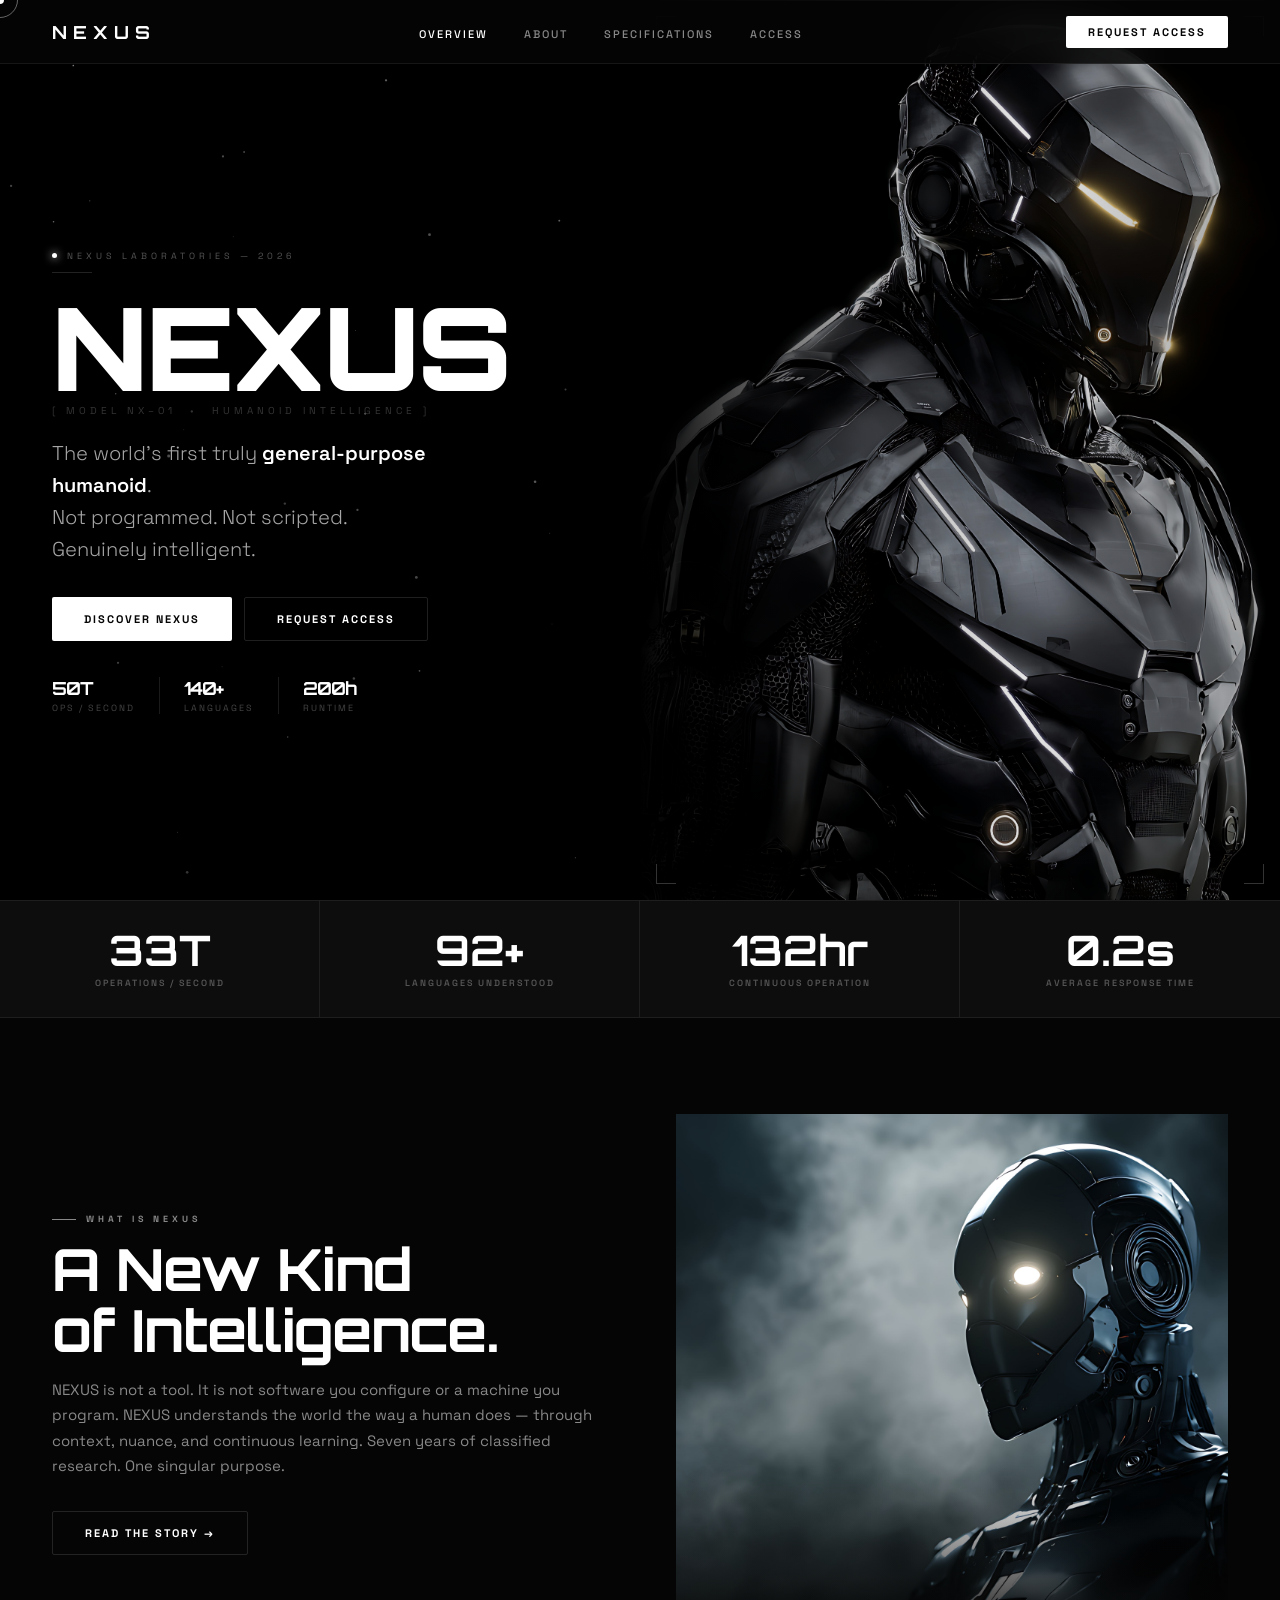
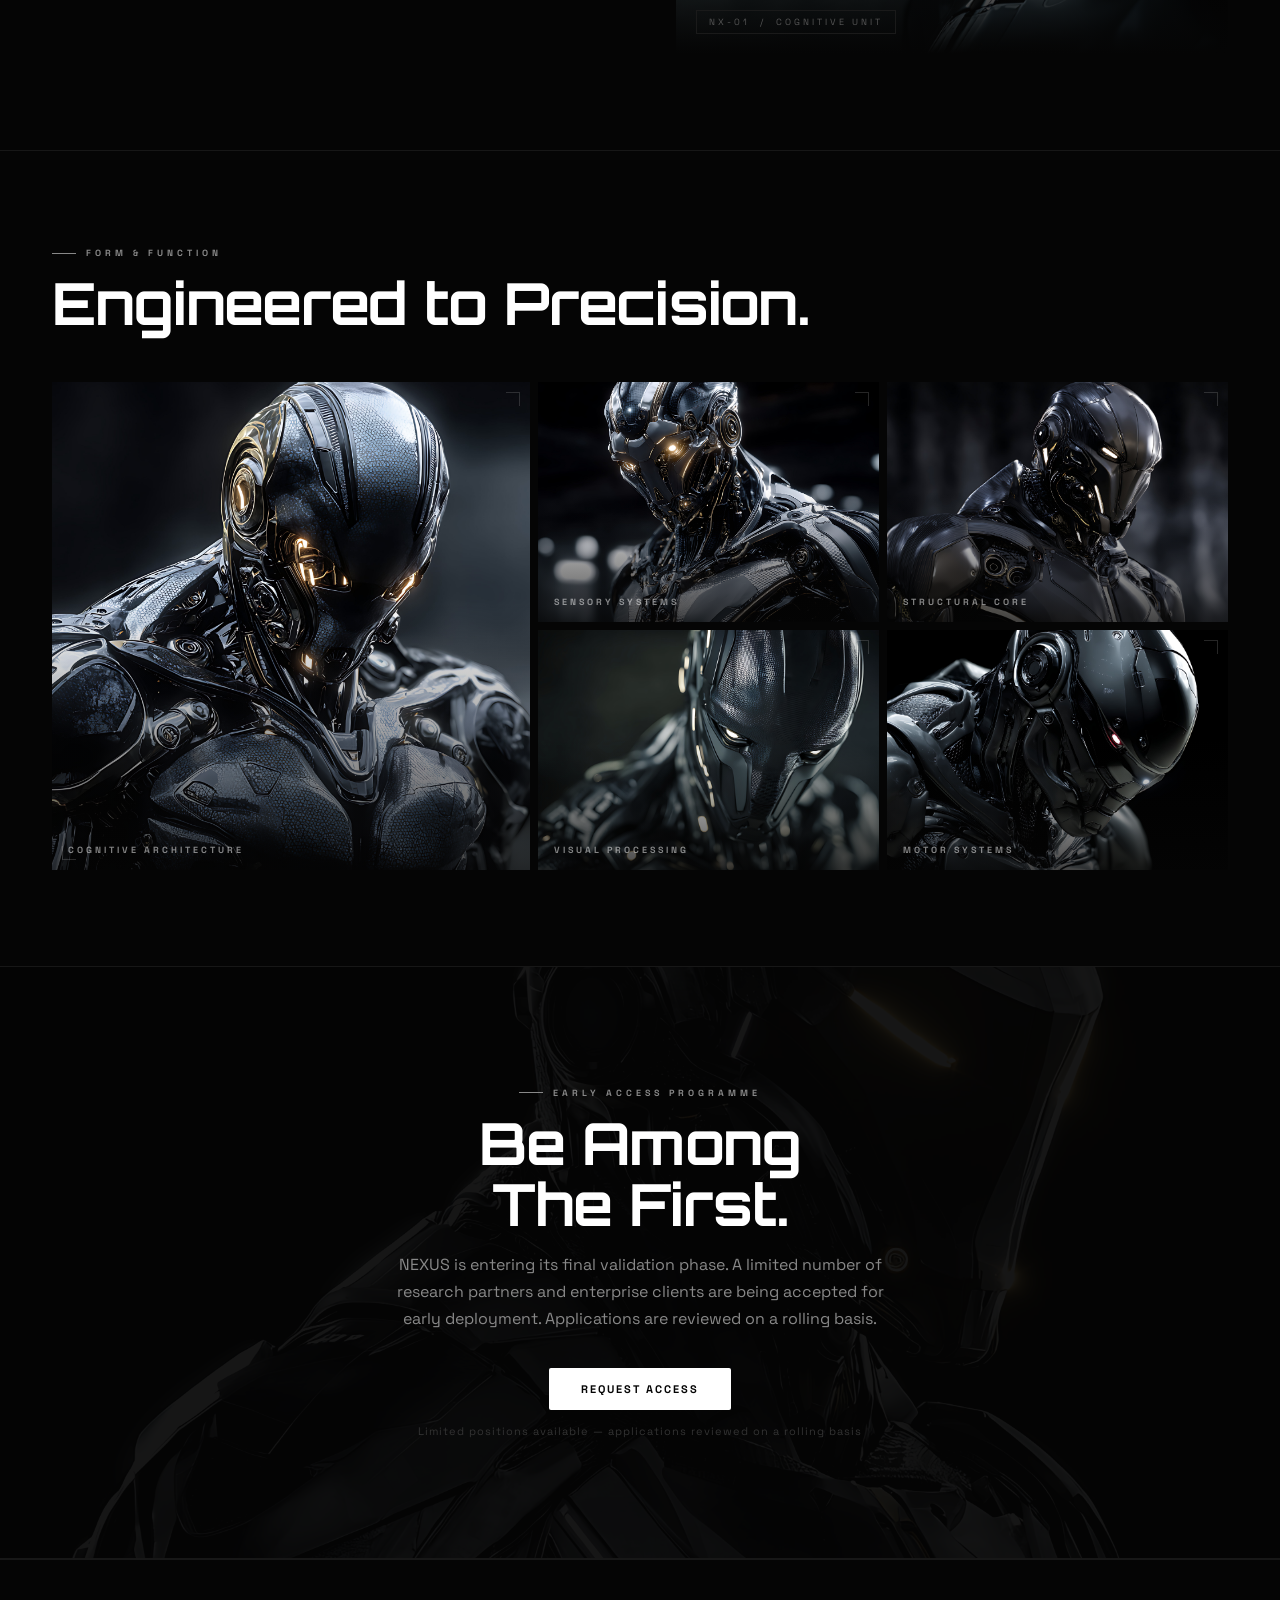
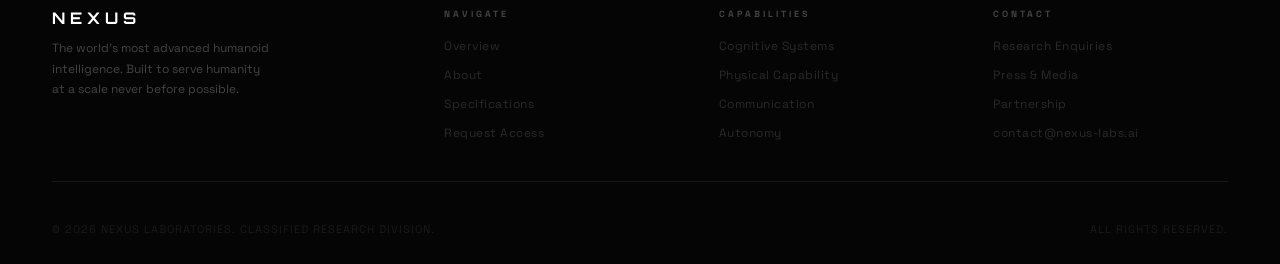
==== index.html @ 3d011778 "Add files via upload" ====
<!DOCTYPE html>
<html lang="en">
<head>
<meta charset="UTF-8"><meta name="viewport" content="width=device-width, initial-scale=1.0">
<title>NEXUS — Intelligence Evolved</title>
<link rel="stylesheet" href="shared.css">
<style>
/* BOOT SCREEN */
.boot{position:fixed;inset:0;z-index:9999;background:#000;display:flex;flex-direction:column;align-items:center;justify-content:center;transition:opacity 1.2s ease,visibility 1.2s}
.boot.hidden{opacity:0;visibility:hidden;pointer-events:none}
.boot-brand{font-family:"Orbitron",sans-serif;font-size:clamp(24px,4vw,36px);letter-spacing:10px;color:#fff;font-weight:900;margin-bottom:4px}
.boot-sub{font-size:9px;letter-spacing:5px;color:#333;margin-bottom:44px;font-family:"Space Grotesk",sans-serif;text-transform:uppercase}
.boot-terminal{width:min(520px,90vw);border:1px solid #1a1a1a;padding:28px 28px 24px;background:#030303}
.boot-line{display:flex;justify-content:space-between;gap:24px;padding:3px 0;opacity:0;transition:opacity .3s}
.boot-line.show{opacity:1}
.boot-label{font-size:10px;letter-spacing:1.5px;color:#333;font-family:"Space Grotesk",sans-serif;white-space:nowrap}
.boot-label::before{content:"> ";color:#222}
.boot-val{font-size:10px;letter-spacing:1px;color:#555;font-family:"Space Grotesk",sans-serif}
.boot-val.done{color:#888}
.boot-divider{height:1px;background:#111;margin:14px 0}
.boot-online{font-family:"Orbitron",sans-serif;font-size:11px;letter-spacing:4px;color:#fff;opacity:0;transition:opacity .6s;padding-top:4px}
.boot-online.show{opacity:1}
.boot-bar-row{margin-top:24px;display:flex;align-items:center;gap:14px}
.boot-bar-wrap{flex:1;height:1px;background:#111}
.boot-bar{height:100%;width:0%;background:#fff;transition:width 2s ease}
.boot-pct{font-size:10px;color:#333;font-family:"Orbitron",sans-serif;letter-spacing:1px;min-width:36px}

/* HERO */
.hero{height:100vh;display:grid;grid-template-columns:1fr 1fr;position:relative;overflow:hidden;background:#000}
#hCanvas{position:absolute;inset:0;z-index:1;pointer-events:none}
.hero-left{position:relative;z-index:3;display:flex;flex-direction:column;justify-content:center;padding:0 52px;padding-top:64px}
.hero-eyebrow{margin-bottom:24px;opacity:0;animation:fadeUp .8s .2s forwards}
.hero-status-row{display:flex;align-items:center;gap:10px;margin-bottom:10px}
.hero-status-dot{width:5px;height:5px;border-radius:50%;background:#fff;box-shadow:0 0 8px #fff;animation:blink 2s infinite}
.hero-status-text{font-size:9px;letter-spacing:4px;color:#555;font-family:"Space Grotesk",sans-serif;text-transform:uppercase}
.hero-eyebrow-line{width:40px;height:1px;background:#222;margin-top:8px}
.hero-h1{font-family:"Orbitron",sans-serif;font-size:clamp(52px,9vw,118px);font-weight:900;letter-spacing:-2px;line-height:.88;color:#fff;margin-bottom:6px;opacity:0;animation:fadeUp .9s .4s forwards;animation:glitch 8s infinite,fadeUp .9s .4s forwards}
.hero-model{font-size:10px;letter-spacing:4px;color:#333;font-family:"Space Grotesk",sans-serif;text-transform:uppercase;margin-bottom:20px;opacity:0;animation:fadeUp .8s .6s forwards}
.hero-tagline{font-family:"Space Grotesk",sans-serif;font-size:clamp(15px,1.8vw,20px);font-weight:300;color:rgba(255,255,255,0.65);line-height:1.6;max-width:400px;margin-bottom:32px;opacity:0;animation:fadeUp .8s .8s forwards}
.hero-tagline strong{color:#fff;font-weight:600}
.hero-btns{display:flex;gap:12px;margin-bottom:36px;opacity:0;animation:fadeUp .8s 1s forwards}
.hero-meta{display:flex;gap:24px;opacity:0;animation:fadeUp .8s 1.1s forwards}
.hero-meta-item{display:flex;flex-direction:column;gap:3px}
.hero-meta-val{font-family:"Orbitron",sans-serif;font-size:18px;font-weight:700;color:#fff;letter-spacing:-1px}
.hero-meta-label{font-size:9px;letter-spacing:2px;color:#444;font-family:"Space Grotesk",sans-serif;text-transform:uppercase}
.hero-meta-divider{width:1px;background:#1a1a1a;align-self:stretch}

/* VIDEO PANEL */
.hero-img-anim{position:absolute;inset:0;width:100%;height:100%;object-fit:cover;object-position:center top;animation:kenBurns 12s ease-in-out infinite alternate;transform-origin:center}
@keyframes kenBurns{from{transform:scale(1) translate(0,0)}to{transform:scale(1.08) translate(-2%,-1%)}}
.hero-right{position:relative;overflow:hidden;z-index:2}

.hero-video-overlay{position:absolute;inset:0;background:linear-gradient(90deg,#000 0%,rgba(0,0,0,0.3) 35%,rgba(0,0,0,0.1) 60%,rgba(0,0,0,0.4) 100%)}
.hero-scan{position:absolute;inset:0;pointer-events:none}
.hero-scan .scan-line{animation-duration:3s}
.hero-corner{position:absolute;width:20px;height:20px;z-index:3}
.hero-corner.tl{top:16px;left:16px;border-top:1px solid rgba(255,255,255,0.2);border-left:1px solid rgba(255,255,255,0.2)}
.hero-corner.tr{top:16px;right:16px;border-top:1px solid rgba(255,255,255,0.2);border-right:1px solid rgba(255,255,255,0.2)}
.hero-corner.bl{bottom:16px;left:16px;border-bottom:1px solid rgba(255,255,255,0.2);border-left:1px solid rgba(255,255,255,0.2)}
.hero-corner.br{bottom:16px;right:16px;border-bottom:1px solid rgba(255,255,255,0.2);border-right:1px solid rgba(255,255,255,0.2)}

/* STATS */
.stats{display:grid;grid-template-columns:repeat(4,1fr);border-top:1px solid var(--border);border-bottom:1px solid var(--border);background:var(--surface)}
.stat{padding:28px 24px;border-right:1px solid var(--border);text-align:center;position:relative;overflow:hidden;transition:background .3s}
.stat:hover{background:#111}
.stat:last-child{border-right:none}
.stat::after{content:"";position:absolute;top:0;left:0;right:0;height:1px;background:#fff;opacity:0;transition:opacity .3s}
.stat:hover::after{opacity:.3}
.stat-n{font-family:"Orbitron",sans-serif;font-size:clamp(26px,3.5vw,42px);font-weight:700;color:#fff;line-height:1;margin-bottom:6px}
.stat-l{font-size:9px;font-weight:600;letter-spacing:2px;text-transform:uppercase;color:#555;font-family:"Space Grotesk",sans-serif}

/* ABOUT STRIP */
.about-strip{padding:96px 52px;display:grid;grid-template-columns:1fr 1fr;gap:72px;align-items:center;border-bottom:1px solid var(--border)}
.about-text .sec-sub{margin-top:16px;margin-bottom:32px;font-size:15px}
.about-img{position:relative;height:540px;overflow:hidden}
.about-img img{width:100%;height:100%;object-fit:cover;object-position:center top;transition:transform .8s}
.about-img:hover img{transform:scale(1.04)}
.about-img-overlay{position:absolute;inset:0;background:linear-gradient(to top,var(--bg) 0%,transparent 35%)}
.about-img-tag{position:absolute;bottom:20px;left:20px;font-size:9px;letter-spacing:3px;color:#555;font-family:"Space Grotesk",sans-serif;text-transform:uppercase;border:1px solid #1a1a1a;padding:5px 12px}

/* GALLERY */
.gallery-sec{padding:96px 52px;border-bottom:1px solid var(--border)}
.gallery-grid{display:grid;grid-template-columns:1.4fr 1fr 1fr;grid-template-rows:240px 240px;gap:8px;margin-top:48px}
.gc{position:relative;overflow:hidden}
.gc:first-child{grid-row:span 2}
.gc img{width:100%;height:100%;object-fit:cover;transition:transform .7s cubic-bezier(.2,.8,.2,1);filter:grayscale(10%)}
.gc:hover img{transform:scale(1.06);filter:grayscale(0%)}
.gc-overlay{position:absolute;inset:0;background:linear-gradient(to top,rgba(5,5,5,.75) 0%,transparent 55%)}
.gc-label{position:absolute;bottom:14px;left:16px;font-size:9px;font-weight:700;letter-spacing:3px;text-transform:uppercase;color:rgba(255,255,255,0.5);font-family:"Space Grotesk",sans-serif}
.gc-corner{position:absolute;width:14px;height:14px}
.gc-corner.tr{top:10px;right:10px;border-top:1px solid rgba(255,255,255,0.15);border-right:1px solid rgba(255,255,255,0.15)}
.gc-corner.bl{bottom:10px;left:10px;border-bottom:1px solid rgba(255,255,255,0.15);border-left:1px solid rgba(255,255,255,0.15)}

/* CTA */
.cta-sec{padding:120px 52px;text-align:center;position:relative;overflow:hidden;border-bottom:1px solid var(--border)}
.cta-bg{position:absolute;inset:0;background-image:url("nexus-side.png");background-size:cover;background-position:center 30%;opacity:.07}
.cta-inner{position:relative;z-index:2}
.cta-inner .sec-sub{margin:16px auto 36px;text-align:center;max-width:500px}
.cta-note{font-size:11px;color:#333;margin-top:14px;letter-spacing:1px;font-family:"Space Grotesk",sans-serif}

@keyframes fadeUp{from{opacity:0;transform:translateY(24px)}to{opacity:1;transform:translateY(0)}}

@media(max-width:900px){
  .hero{grid-template-columns:1fr;height:auto;min-height:100vh}
  .hero-left{padding:90px 20px 0}
  .hero-right{height:55vh}
  .stats{grid-template-columns:1fr 1fr}
  .about-strip{grid-template-columns:1fr;padding:60px 20px;gap:40px}
  .about-img{height:300px}
  .gallery-sec{padding:60px 20px}
  .gallery-grid{grid-template-columns:1fr 1fr;grid-template-rows:180px 180px 180px}
  .gc:first-child{grid-row:span 1;grid-column:span 2}
  .cta-sec{padding:80px 20px}
}
</style>
</head>
<body>

<!-- BOOT SCREEN -->
<div class="boot" id="bootScreen">
  <div class="boot-brand">NEXUS</div>
  <div class="boot-sub">NX-01 Boot Sequence</div>
  <div class="boot-terminal">
    <div class="boot-line" id="bl1"><span class="boot-label">NEURAL PROCESSOR</span><span class="boot-val" id="bv1">LOADING...</span></div>
    <div class="boot-line" id="bl2"><span class="boot-label">COGNITIVE SYSTEMS</span><span class="boot-val" id="bv2">LOADING...</span></div>
    <div class="boot-line" id="bl3"><span class="boot-label">SENSORY ARRAY</span><span class="boot-val" id="bv3">LOADING...</span></div>
    <div class="boot-line" id="bl4"><span class="boot-label">MOTOR PROTOCOLS</span><span class="boot-val" id="bv4">LOADING...</span></div>
    <div class="boot-line" id="bl5"><span class="boot-label">ETHICS VALIDATION</span><span class="boot-val" id="bv5">LOADING...</span></div>
    <div class="boot-divider"></div>
    <div class="boot-online" id="bootOnline">NX-01 &nbsp;&mdash;&nbsp; ONLINE</div>
    <div class="boot-bar-row">
      <div class="boot-bar-wrap"><div class="boot-bar" id="bootBar"></div></div>
      <div class="boot-pct" id="bootPct">0%</div>
    </div>
  </div>
</div>

<div class="cursor" id="cursor"></div>
<div class="cursor-ring" id="cursorRing"></div>

<!-- NAV -->
<nav class="nav">
  <a class="nav-logo" href="index.html">NEXUS</a>
  <ul class="nav-links">
    <li><a href="index.html" class="active">Overview</a></li>
    <li><a href="about.html">About</a></li>
    <li><a href="specs.html">Specifications</a></li>
    <li><a href="contact.html">Access</a></li>
  </ul>
  <button class="nav-cta" onclick="window.location='contact.html'">Request Access</button>
</nav>

<!-- HERO -->
<section class="hero">
  <canvas id="hCanvas"></canvas>
  <div class="hero-left">
    <div class="hero-eyebrow">
      <div class="hero-status-row"><div class="hero-status-dot"></div><span class="hero-status-text">NEXUS LABORATORIES &mdash; 2026</span></div>
      <div class="hero-eyebrow-line"></div>
    </div>
    <div class="hero-h1">NEXUS</div>
    <div class="hero-model">[ Model NX&ndash;01 &nbsp;&bull;&nbsp; Humanoid Intelligence ]</div>
    <p class="hero-tagline">The world&rsquo;s first truly <strong>general-purpose humanoid</strong>.<br>Not programmed. Not scripted.<br>Genuinely intelligent.</p>
    <div class="hero-btns">
      <button class="btn-primary" onclick="window.location='about.html'">Discover NEXUS</button>
      <button class="btn-secondary" onclick="window.location='contact.html'">Request Access</button>
    </div>
    <div class="hero-meta">
      <div class="hero-meta-item"><div class="hero-meta-val">50T</div><div class="hero-meta-label">Ops / Second</div></div>
      <div class="hero-meta-divider"></div>
      <div class="hero-meta-item"><div class="hero-meta-val">140+</div><div class="hero-meta-label">Languages</div></div>
      <div class="hero-meta-divider"></div>
      <div class="hero-meta-item"><div class="hero-meta-val">200h</div><div class="hero-meta-label">Runtime</div></div>
    </div>
  </div>
  <div class="hero-right">
    <img class="hero-img-anim" src="nexus-side.png" alt="NEXUS">
    <div class="hero-video-overlay"></div>
    <div class="hero-scan"><div class="scan-line"></div></div>
    <div class="hero-corner tl"></div>
    <div class="hero-corner tr"></div>
    <div class="hero-corner bl"></div>
    <div class="hero-corner br"></div>
  </div>
</section>

<!-- STATS -->
<div class="stats">
  <div class="stat"><div class="stat-n" data-t="50" data-s="T">0</div><div class="stat-l">Operations / Second</div></div>
  <div class="stat"><div class="stat-n" data-t="140" data-s="+">0</div><div class="stat-l">Languages Understood</div></div>
  <div class="stat"><div class="stat-n" data-t="200" data-s="hr">0</div><div class="stat-l">Continuous Operation</div></div>
  <div class="stat"><div class="stat-n" data-t="0.3" data-s="s">0</div><div class="stat-l">Average Response Time</div></div>
</div>

<!-- ABOUT -->
<section class="about-strip rv">
  <div class="about-text">
    <div class="sec-tag">What Is NEXUS</div>
    <h2 class="sec-h">A New Kind<br>of Intelligence.</h2>
    <p class="sec-sub">NEXUS is not a tool. It is not software you configure or a machine you program. NEXUS understands the world the way a human does &mdash; through context, nuance, and continuous learning. Seven years of classified research. One singular purpose.</p>
    <button class="btn-secondary" onclick="window.location='about.html'">Read the Story &rarr;</button>
  </div>
  <div class="about-img scan-wrap">
    <img src="nexus-about.png" alt="NEXUS">
    <div class="about-img-overlay"></div>
    <div class="about-img-tag">NX-01 &nbsp;/&nbsp; COGNITIVE UNIT</div>
    <div class="scan-line" style="animation-duration:4.5s"></div>
  </div>
</section>

<!-- GALLERY -->
<section class="gallery-sec rv">
  <div class="sec-tag">Form &amp; Function</div>
  <h2 class="sec-h">Engineered to Precision.</h2>
  <div class="gallery-grid">
    <div class="gc scan-wrap">
      <img src="nexus-chrome2.png" alt="NEXUS"><div class="gc-overlay"></div><div class="gc-corner tr"></div><div class="gc-corner bl"></div>
      <div class="scan-line"></div><div class="gc-label">Cognitive Architecture</div>
    </div>
    <div class="gc scan-wrap">
      <img src="nexus-chrome1.png" alt="NEXUS"><div class="gc-overlay"></div><div class="gc-corner tr"></div>
      <div class="scan-line" style="animation-delay:-1.5s"></div><div class="gc-label">Sensory Systems</div>
    </div>
    <div class="gc scan-wrap">
      <img src="nexus-silver.png" alt="NEXUS"><div class="gc-overlay"></div><div class="gc-corner tr"></div>
      <div class="scan-line" style="animation-delay:-3s"></div><div class="gc-label">Structural Core</div>
    </div>
    <div class="gc scan-wrap">
      <img src="nexus-face.png" alt="NEXUS"><div class="gc-overlay"></div><div class="gc-corner tr"></div>
      <div class="scan-line" style="animation-delay:-2s"></div><div class="gc-label">Visual Processing</div>
    </div>
    <div class="gc scan-wrap">
      <img src="nexus-detail.png" alt="NEXUS"><div class="gc-overlay"></div><div class="gc-corner tr"></div>
      <div class="scan-line" style="animation-delay:-0.5s"></div><div class="gc-label">Motor Systems</div>
    </div>
  </div>
</section>

<!-- CTA -->
<section class="cta-sec rv">
  <div class="cta-bg"></div>
  <div class="cta-inner">
    <div class="sec-tag" style="justify-content:center">Early Access Programme</div>
    <h2 class="sec-h">Be Among<br>The First.</h2>
    <p class="sec-sub">NEXUS is entering its final validation phase. A limited number of research partners and enterprise clients are being accepted for early deployment. Applications are reviewed on a rolling basis.</p>
    <button class="btn-primary" onclick="window.location='contact.html'">Request Access</button>
    <div class="cta-note">Limited positions available &mdash; applications reviewed on a rolling basis</div>
  </div>
</section>

<!-- FOOTER -->
<footer class="footer">
  <div class="footer-inner">
    <div><a class="footer-brand" href="index.html">NEXUS</a><p class="footer-desc">The world's most advanced humanoid intelligence. Built to serve humanity at a scale never before possible.</p></div>
    <div><div class="footer-head">Navigate</div><ul class="footer-links"><li><a href="index.html">Overview</a></li><li><a href="about.html">About</a></li><li><a href="specs.html">Specifications</a></li><li><a href="contact.html">Request Access</a></li></ul></div>
    <div><div class="footer-head">Capabilities</div><ul class="footer-links"><li><a href="specs.html">Cognitive Systems</a></li><li><a href="specs.html">Physical Capability</a></li><li><a href="specs.html">Communication</a></li><li><a href="specs.html">Autonomy</a></li></ul></div>
    <div><div class="footer-head">Contact</div><ul class="footer-links"><li><a href="contact.html">Research Enquiries</a></li><li><a href="contact.html">Press & Media</a></li><li><a href="contact.html">Partnership</a></li><li><a href="#">contact@nexus-labs.ai</a></li></ul></div>
  </div>
  <div class="footer-btm"><div class="footer-copy">&copy; 2026 NEXUS LABORATORIES. CLASSIFIED RESEARCH DIVISION.</div><div class="footer-copy">ALL RIGHTS RESERVED.</div></div>
</footer>

<script>
(function(){
  /* BOOT SEQUENCE */
  var lines=[
    {line:"bl1",val:"bv1",delay:200},
    {line:"bl2",val:"bv2",delay:600},
    {line:"bl3",val:"bv3",delay:1000},
    {line:"bl4",val:"bv4",delay:1400},
    {line:"bl5",val:"bv5",delay:1800}
  ];
  var bar=document.getElementById("bootBar"),pct=document.getElementById("bootPct");
  lines.forEach(function(l,i){
    setTimeout(function(){
      document.getElementById(l.line).classList.add("show");
      setTimeout(function(){
        var v=document.getElementById(l.val);
        v.textContent="DONE";v.classList.add("done");
        var p=Math.round((i+1)/lines.length*85);
        bar.style.width=p+"%";pct.textContent=p+"%";
      },300);
    },l.delay);
  });
  setTimeout(function(){
    bar.style.width="100%";pct.textContent="100%";
    document.getElementById("bootOnline").classList.add("show");
  },2400);
  setTimeout(function(){
    document.getElementById("bootScreen").classList.add("hidden");
  },3400);

  /* CANVAS */
  var c=document.getElementById("hCanvas"),ctx=c.getContext("2d"),W,H;
  function resize(){W=c.width=window.innerWidth;H=c.height=window.innerHeight;}
  resize();window.addEventListener("resize",resize);
  var pts=[],t=0;
  function spawn(){pts.push({x:Math.random()*W*.45,y:Math.random()*H,vx:(Math.random()-.5)*.2,vy:(Math.random()-.5)*.2,life:Math.random()*.5+.5,decay:.002+Math.random()*.003,size:Math.random()*1.2+.3});}
  function loop(){requestAnimationFrame(loop);t+=.01;ctx.clearRect(0,0,W,H);
    ctx.strokeStyle="rgba(255,255,255,0.018)";ctx.lineWidth=.4;
    for(var i=0;i<=18;i++){var x=(i/18)*W*.5;ctx.beginPath();ctx.moveTo(x,0);ctx.lineTo(x,H);ctx.stroke();}
    for(var j=0;j<=14;j++){ctx.beginPath();ctx.moveTo(0,(j/14)*H);ctx.lineTo(W*.5,(j/14)*H);ctx.stroke();}
    if(pts.length<40)spawn();
    for(var i=pts.length-1;i>=0;i--){var p=pts[i];p.x+=p.vx;p.y+=p.vy;p.life-=p.decay;if(p.life<=0){pts.splice(i,1);continue;}ctx.save();ctx.globalAlpha=p.life*.5;ctx.fillStyle="#fff";ctx.beginPath();ctx.arc(p.x,p.y,p.size,0,Math.PI*2);ctx.fill();ctx.restore();}
  }
  loop();

  /* STATS */
  var so=new IntersectionObserver(function(es){es.forEach(function(e){if(e.isIntersecting){document.querySelectorAll(".stat-n").forEach(function(el){var t=parseFloat(el.dataset.t),s=el.dataset.s||"",isF=t%1!==0,c=0,step=t/50;var iv=setInterval(function(){c+=step;if(c>=t){c=t;clearInterval(iv);}el.textContent=(isF?c.toFixed(1):Math.round(c))+s;},20);});so.disconnect();}});},{threshold:.5});
  var sb=document.querySelector(".stats");if(sb)so.observe(sb);

  /* CURSOR */
  var cur=document.getElementById("cursor"),ring=document.getElementById("cursorRing");
  if(!cur)return;
  var mx=0,my=0,rx=0,ry=0;
  document.addEventListener("mousemove",function(e){mx=e.clientX;my=e.clientY;cur.style.left=mx+"px";cur.style.top=my+"px";});
  function animRing(){rx+=(mx-rx)*.1;ry+=(my-ry)*.1;ring.style.left=rx+"px";ring.style.top=ry+"px";requestAnimationFrame(animRing);}
  animRing();
  document.querySelectorAll("a,button").forEach(function(el){
    el.addEventListener("mouseenter",function(){cur.style.transform="translate(-50%,-50%) scale(3)";ring.style.transform="translate(-50%,-50%) scale(0.4)";ring.style.opacity="0";});
    el.addEventListener("mouseleave",function(){cur.style.transform="translate(-50%,-50%) scale(1)";ring.style.transform="translate(-50%,-50%) scale(1)";ring.style.opacity="1";});
  });

  /* SCROLL REVEAL */
  var ro=new IntersectionObserver(function(es){es.forEach(function(e){if(e.isIntersecting)e.target.classList.add("in");});},{threshold:.08});
  document.querySelectorAll(".rv").forEach(function(el,i){el.style.transitionDelay=(i%4)*.1+"s";ro.observe(el);});
})();
</script>
</body></html>
---- shared.css ----
@import url('https://fonts.googleapis.com/css2?family=Orbitron:wght@400;500;600;700;800;900&family=Space+Grotesk:wght@300;400;500;600;700&family=Inter:wght@300;400;500;600;700&display=swap');
:root{
  --bg:#050505;--surface:#0d0d0d;--card:#111111;--card2:#161616;
  --border:rgba(255,255,255,0.07);--border2:rgba(255,255,255,0.12);
  --white:#ffffff;--grey:#888888;--dim:#444444;--muted:#333333;
  --accent:#ffffff;
}
*{margin:0;padding:0;box-sizing:border-box}
html{scroll-behavior:smooth}
body{font-family:"Inter",system-ui,sans-serif;background:var(--bg);color:var(--white);overflow-x:hidden;-webkit-font-smoothing:antialiased;cursor:none}
/* CUSTOM CURSOR */
.cursor{position:fixed;width:8px;height:8px;background:var(--white);border-radius:50%;pointer-events:none;z-index:9999;transform:translate(-50%,-50%);transition:transform .1s;mix-blend-mode:difference}
.cursor-ring{position:fixed;width:36px;height:36px;border:1px solid rgba(255,255,255,0.4);border-radius:50%;pointer-events:none;z-index:9998;transform:translate(-50%,-50%);transition:all .15s ease-out;mix-blend-mode:difference}
/* NAV */
.nav{position:fixed;top:0;left:0;right:0;z-index:500;height:64px;display:flex;align-items:center;justify-content:space-between;padding:0 52px;background:rgba(5,5,5,0.8);backdrop-filter:blur(20px);border-bottom:1px solid var(--border)}
.nav-logo{font-family:"Orbitron",sans-serif;font-size:18px;font-weight:700;letter-spacing:6px;color:var(--white);text-decoration:none;text-transform:uppercase}
.nav-links{display:flex;gap:36px;list-style:none}
.nav-links a{font-size:11px;font-weight:500;color:var(--grey);text-decoration:none;letter-spacing:2px;text-transform:uppercase;transition:color .2s;font-family:"Space Grotesk",sans-serif}
.nav-links a:hover,.nav-links a.active{color:var(--white)}
.nav-cta{background:var(--white);color:var(--bg);padding:9px 22px;border-radius:2px;border:none;font-size:11px;font-weight:700;cursor:none;letter-spacing:2px;text-transform:uppercase;font-family:"Space Grotesk",sans-serif;transition:all .2s}
.nav-cta:hover{background:#ddd}
/* FOOTER */
.footer{padding:48px 52px 28px;border-top:1px solid var(--border);background:var(--bg)}
.footer-inner{display:grid;grid-template-columns:1.5fr 1fr 1fr 1fr;gap:40px;margin-bottom:40px;padding-bottom:40px;border-bottom:1px solid var(--border)}
.footer-brand{font-family:"Orbitron",sans-serif;font-size:16px;font-weight:700;letter-spacing:5px;color:var(--white);margin-bottom:10px;display:block;text-decoration:none}
.footer-desc{font-size:12px;color:var(--dim);line-height:1.7;max-width:220px;font-family:"Space Grotesk",sans-serif}
.footer-head{font-size:9px;font-weight:700;letter-spacing:3px;text-transform:uppercase;color:var(--dim);margin-bottom:14px;font-family:"Space Grotesk",sans-serif}
.footer-links{list-style:none;display:flex;flex-direction:column;gap:9px}
.footer-links a{font-size:12px;color:#2a2a2a;text-decoration:none;transition:color .2s;font-family:"Space Grotesk",sans-serif;letter-spacing:.5px}
.footer-links a:hover{color:var(--white)}
.footer-btm{display:flex;justify-content:space-between;align-items:center}
.footer-copy{font-size:11px;color:#1a1a1a;font-family:"Space Grotesk",sans-serif;letter-spacing:1px}
/* SCAN LINE */
.scan-wrap{position:relative;overflow:hidden}
.scan-line{position:absolute;left:0;right:0;height:1px;background:linear-gradient(90deg,transparent 0%,rgba(255,255,255,0.5) 50%,transparent 100%);animation:scanDown 4s ease-in-out infinite;z-index:5;pointer-events:none}
@keyframes scanDown{0%{top:-2px;opacity:0}5%{opacity:1}95%{opacity:.5}100%{top:100%;opacity:0}}
/* SCROLL REVEAL */
.rv{opacity:0;transform:translateY(30px);transition:opacity .9s cubic-bezier(.2,.8,.2,1),transform .9s cubic-bezier(.2,.8,.2,1)}
.rv.in{opacity:1;transform:translateY(0)}
/* GLITCH */
@keyframes glitch{0%,92%,100%{clip-path:none;transform:translate(0)}93%{clip-path:polygon(0 30%,100% 30%,100% 40%,0 40%);transform:translate(-3px,0)}94%{clip-path:polygon(0 60%,100% 60%,100% 70%,0 70%);transform:translate(3px,0)}95%{clip-path:polygon(0 10%,100% 10%,100% 20%,0 20%);transform:translate(-2px,1px)}96%{clip-path:none;transform:translate(0)}}
/* UTILS */
.tag{display:inline-flex;align-items:center;gap:8px;border:1px solid var(--border2);padding:6px 14px;border-radius:2px;font-size:10px;font-weight:700;letter-spacing:3px;text-transform:uppercase;color:var(--grey);font-family:"Space Grotesk",sans-serif}
.tag-dot{width:5px;height:5px;border-radius:50%;background:var(--white);animation:blink 2s infinite}
@keyframes blink{0%,100%{opacity:1}50%{opacity:.2}}
.btn-primary{background:var(--white);color:var(--bg);padding:14px 32px;border:none;font-size:11px;font-weight:700;cursor:none;letter-spacing:2px;text-transform:uppercase;font-family:"Space Grotesk",sans-serif;transition:all .25s;border-radius:2px}
.btn-primary:hover{background:#ddd;transform:translateY(-2px)}
.btn-secondary{background:transparent;color:var(--white);padding:14px 32px;border:1px solid var(--border2);font-size:11px;font-weight:700;cursor:none;letter-spacing:2px;text-transform:uppercase;font-family:"Space Grotesk",sans-serif;transition:all .25s;border-radius:2px}
.btn-secondary:hover{border-color:var(--white)}
.sec-tag{font-size:9px;font-weight:700;letter-spacing:4px;text-transform:uppercase;color:var(--grey);margin-bottom:14px;font-family:"Space Grotesk",sans-serif;display:flex;align-items:center;gap:10px}
.sec-tag::before{content:"";width:24px;height:1px;background:var(--grey)}
.sec-h{font-family:"Orbitron",sans-serif;font-size:clamp(32px,5vw,58px);font-weight:700;letter-spacing:-1px;line-height:1.05;color:var(--white)}
.sec-sub{font-size:16px;color:var(--grey);line-height:1.7;font-weight:400;font-family:"Space Grotesk",sans-serif;max-width:560px}
@media(max-width:900px){
  .nav{padding:0 20px}.nav-links{display:none}
  .footer{padding:40px 20px 20px}.footer-inner{grid-template-columns:1fr 1fr}
  .cursor,.cursor-ring{display:none}body{cursor:auto}.nav-cta,.btn-primary,.btn-secondary{cursor:pointer}
}
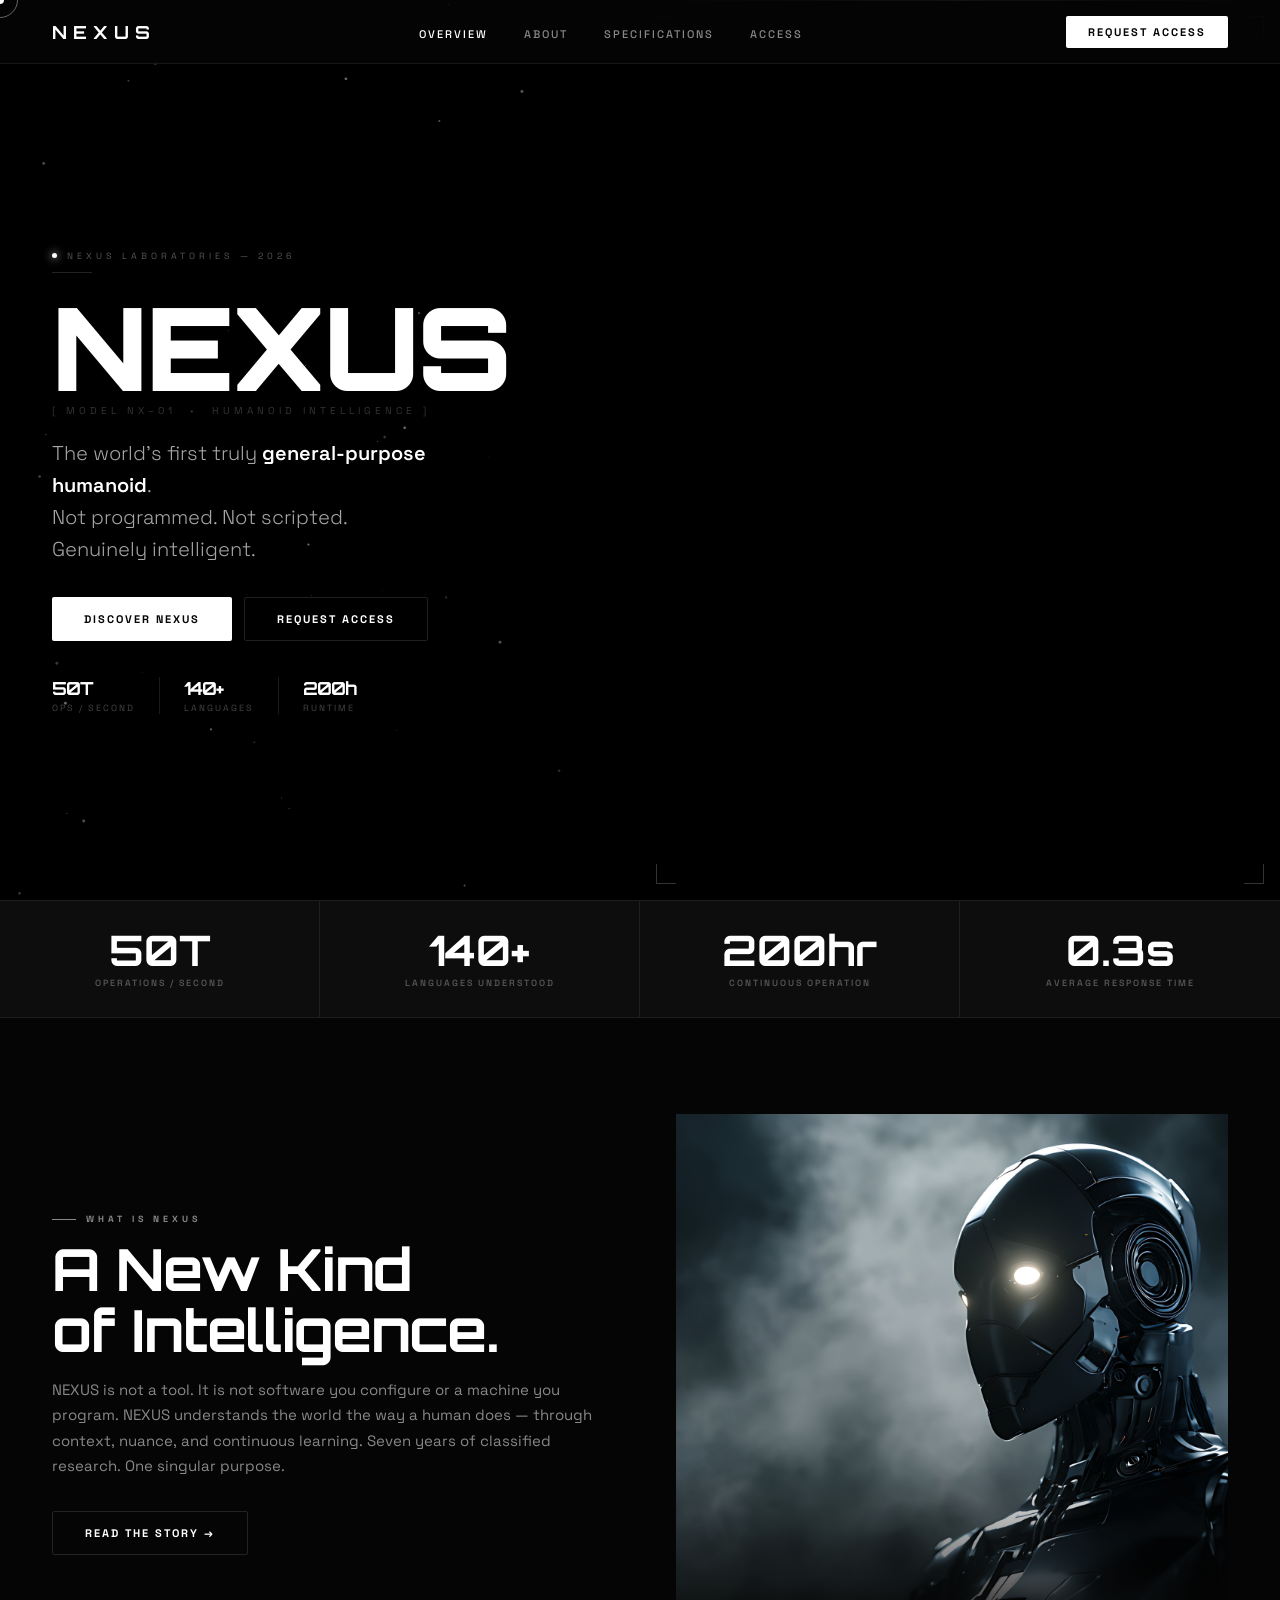
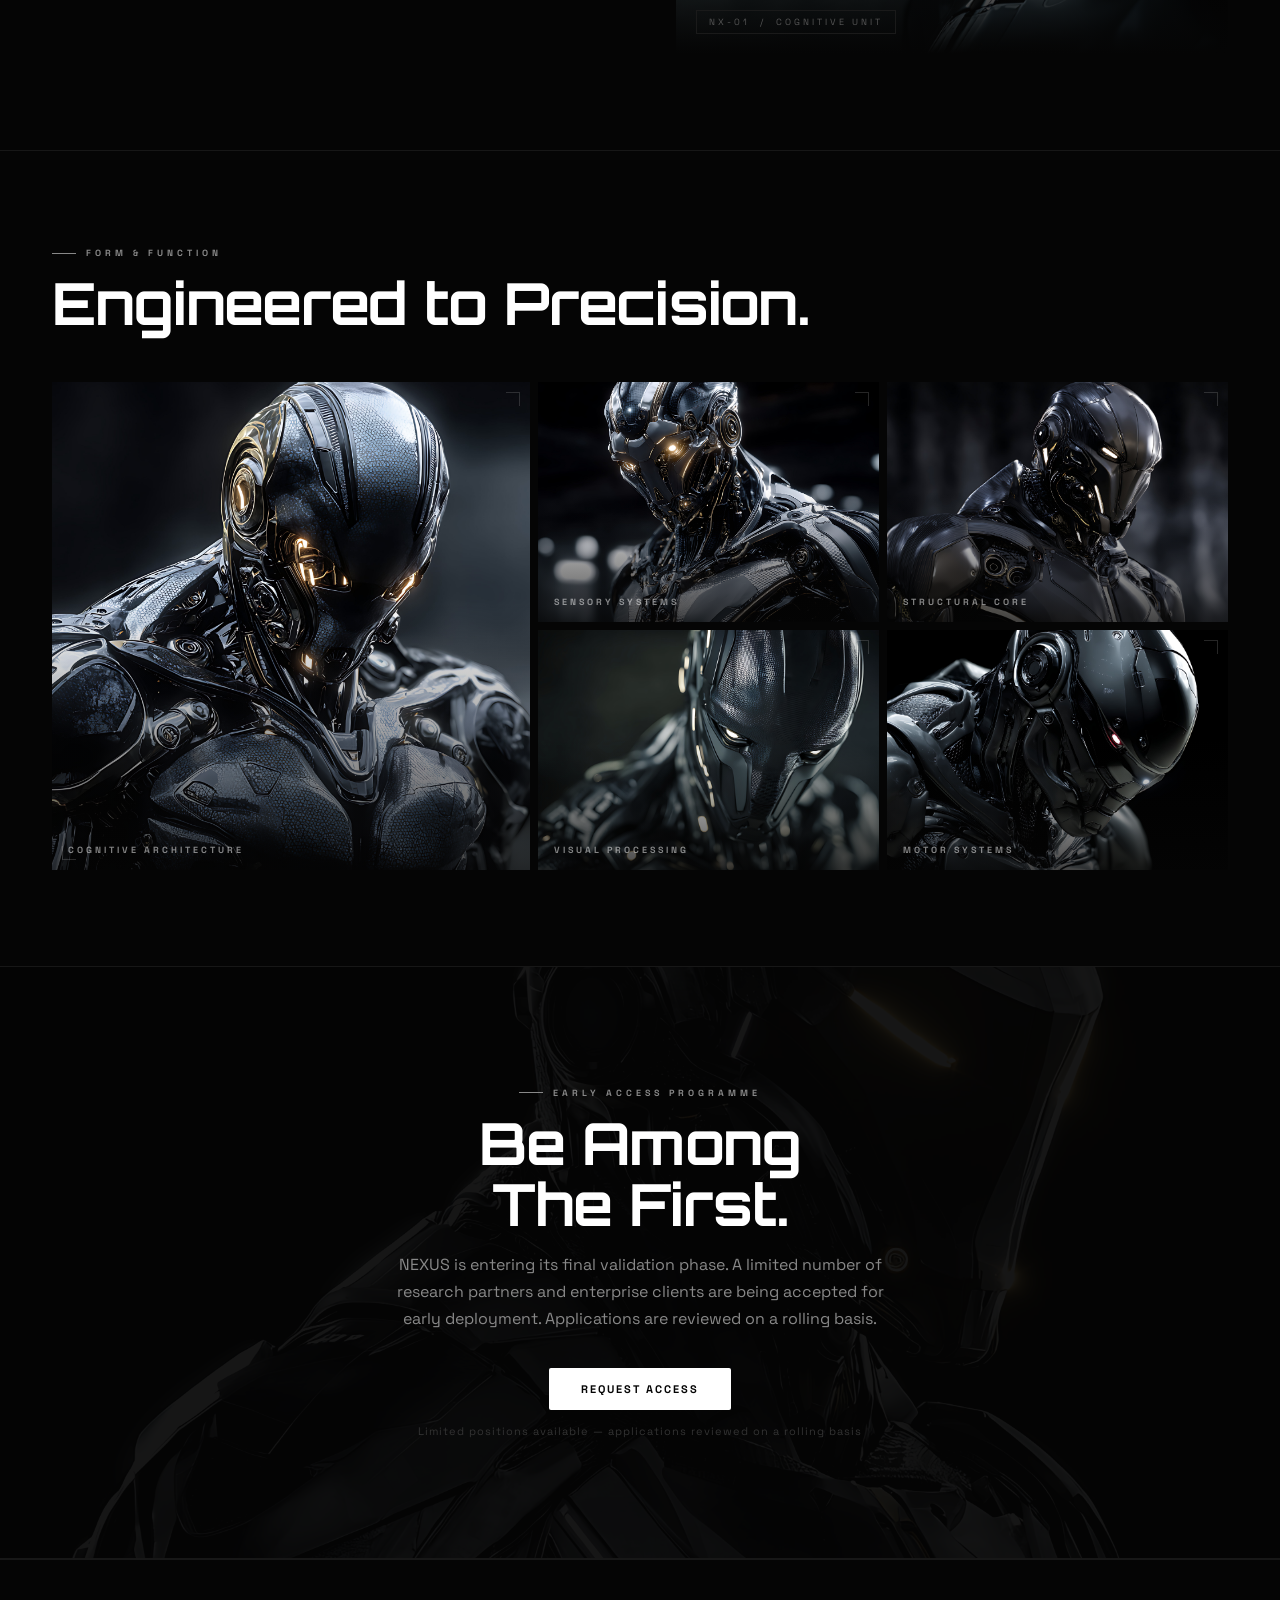
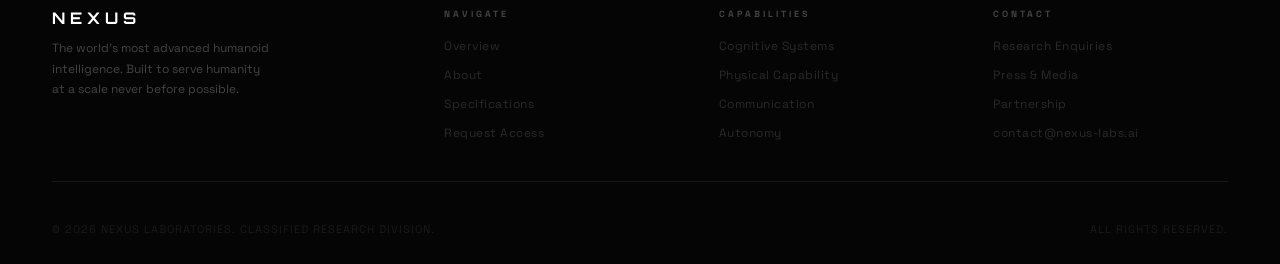
==== commit 38b735d8: "Add files via upload" ====
--- a/index.html
+++ b/index.html
@@ -46,8 +46,7 @@
 .hero-meta-divider{width:1px;background:#1a1a1a;align-self:stretch}
 
 /* VIDEO PANEL */
-.hero-img-anim{position:absolute;inset:0;width:100%;height:100%;object-fit:cover;object-position:center top;animation:kenBurns 12s ease-in-out infinite alternate;transform-origin:center}
-@keyframes kenBurns{from{transform:scale(1) translate(0,0)}to{transform:scale(1.08) translate(-2%,-1%)}}
+.hero-video{position:absolute;inset:0;width:100%;height:100%;object-fit:cover}
 .hero-right{position:relative;overflow:hidden;z-index:2}
 
 .hero-video-overlay{position:absolute;inset:0;background:linear-gradient(90deg,#000 0%,rgba(0,0,0,0.3) 35%,rgba(0,0,0,0.1) 60%,rgba(0,0,0,0.4) 100%)}
@@ -174,7 +173,9 @@
     </div>
   </div>
   <div class="hero-right">
-    <img class="hero-img-anim" src="nexus-side.png" alt="NEXUS">
+    <video class="hero-video" autoplay muted loop playsinline>
+      <source src="nexus-video.mp4" type="video/mp4">
+    </video>
     <div class="hero-video-overlay"></div>
     <div class="hero-scan"><div class="scan-line"></div></div>
     <div class="hero-corner tl"></div>
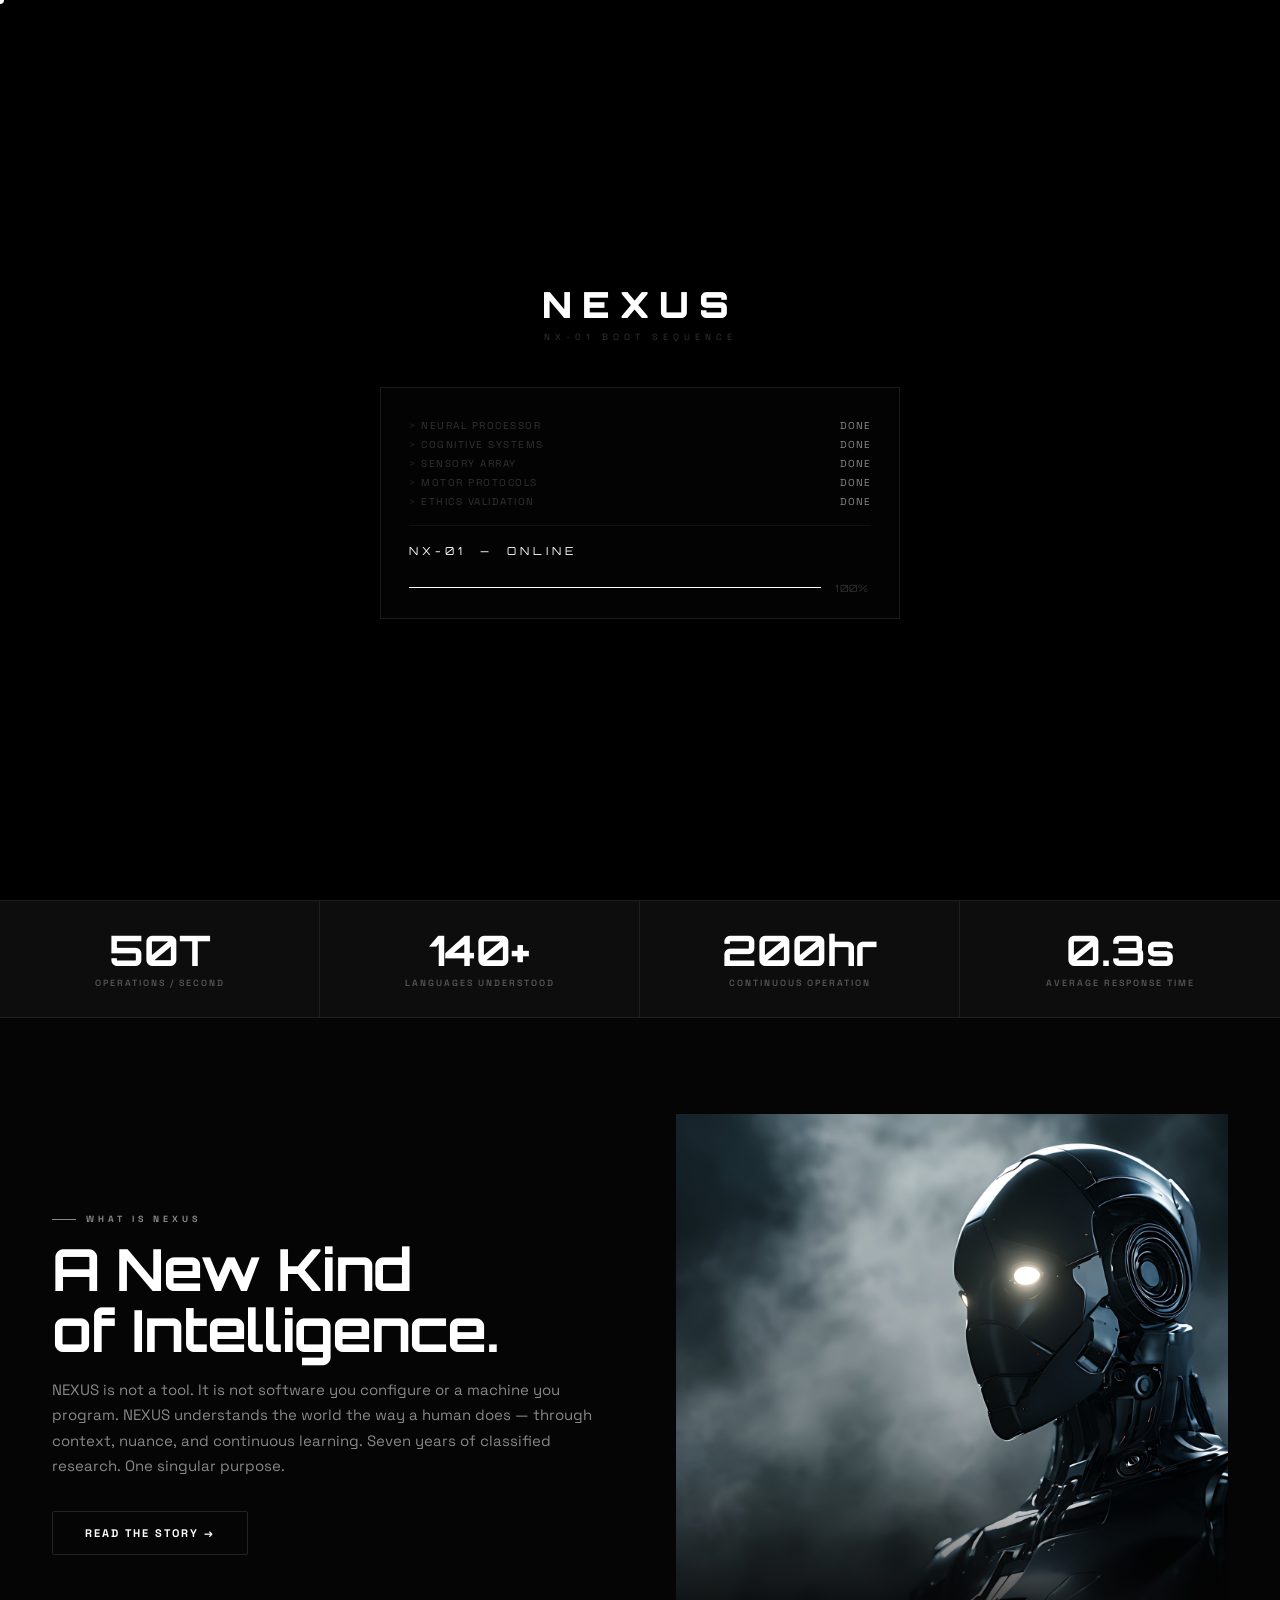
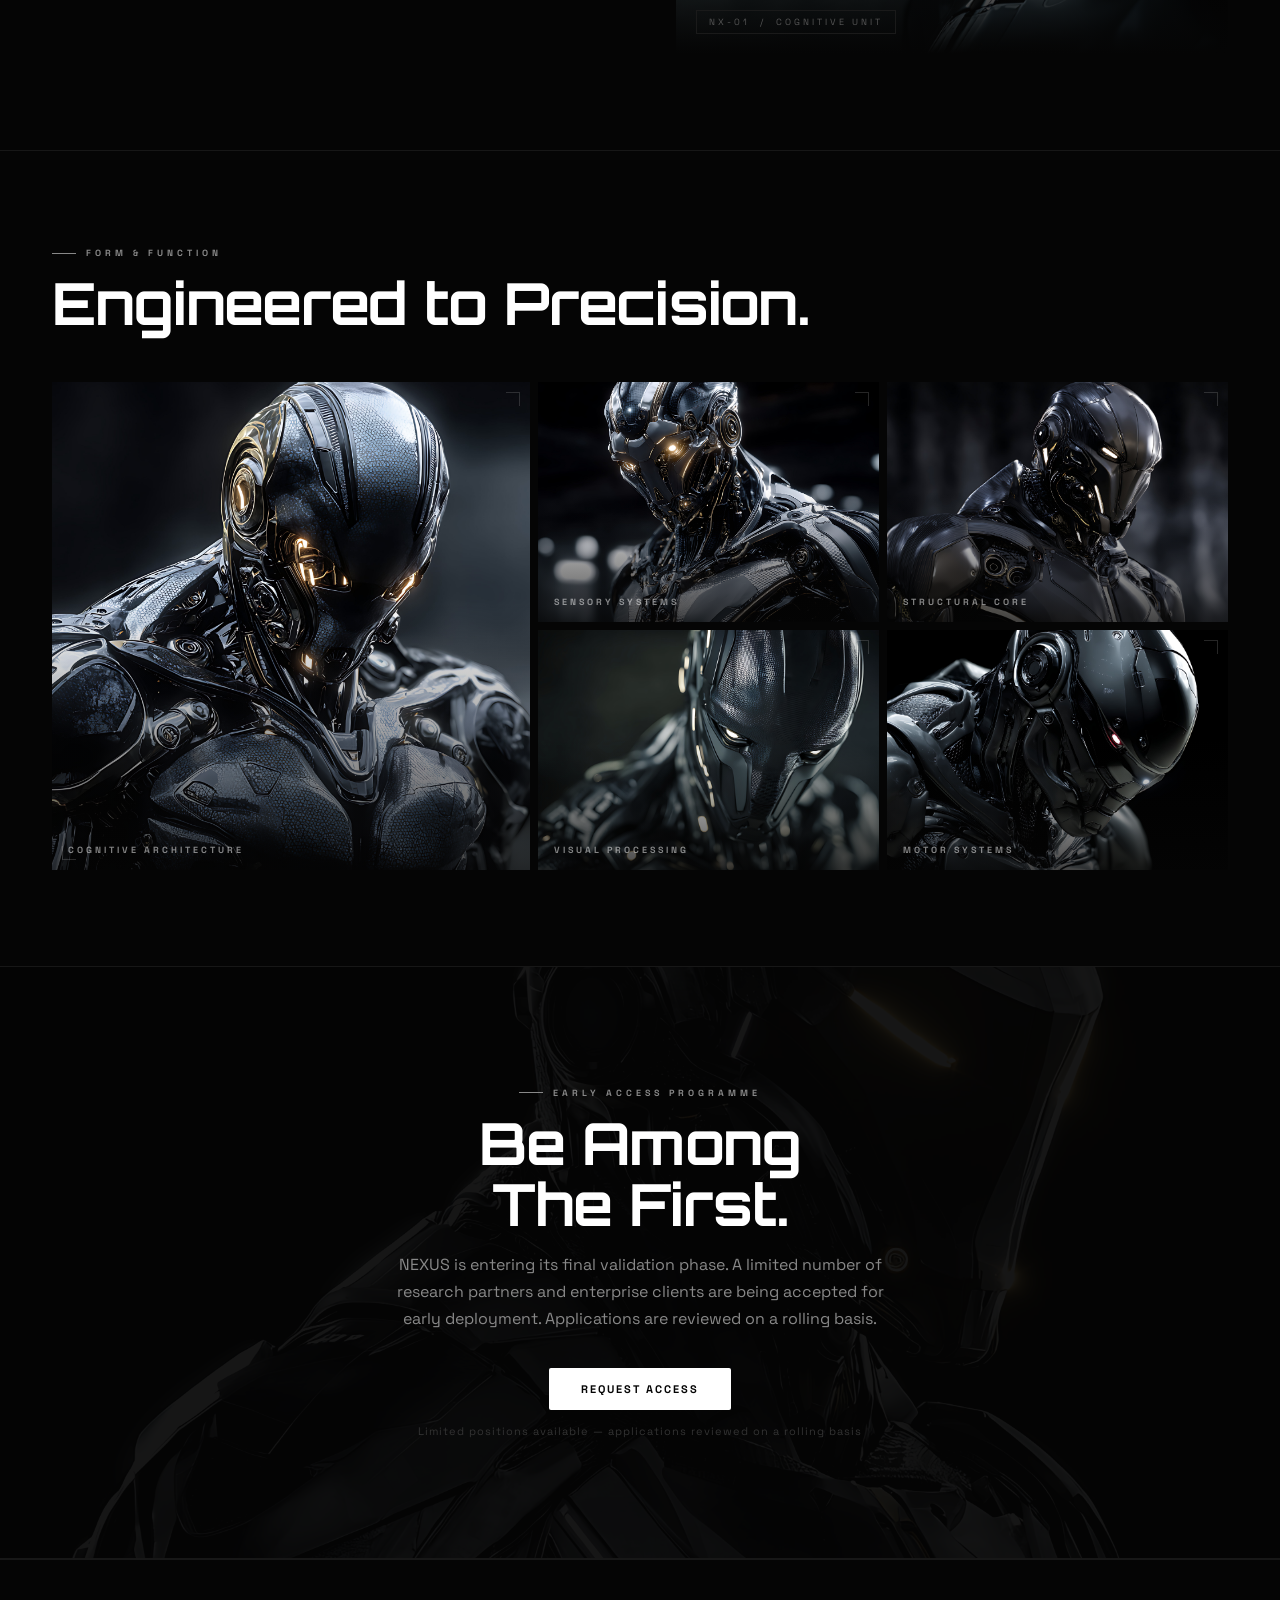
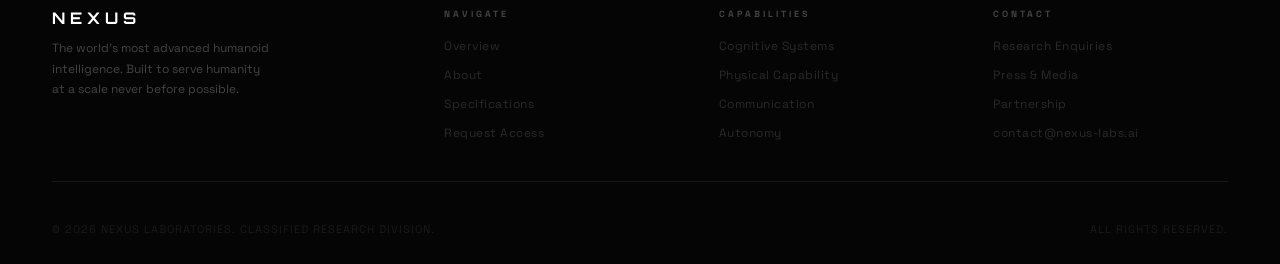
==== commit c1d065ea: "Add files via upload" ====
--- a/index.html
+++ b/index.html
@@ -26,9 +26,9 @@
 .boot-pct{font-size:10px;color:#333;font-family:"Orbitron",sans-serif;letter-spacing:1px;min-width:36px}
 
 /* HERO */
-.hero{height:100vh;display:grid;grid-template-columns:1fr 1fr;position:relative;overflow:hidden;background:#000}
+.hero{height:100vh;position:relative;overflow:hidden;background:#000;display:flex;align-items:center}
 #hCanvas{position:absolute;inset:0;z-index:1;pointer-events:none}
-.hero-left{position:relative;z-index:3;display:flex;flex-direction:column;justify-content:center;padding:0 52px;padding-top:64px}
+.hero-left{position:relative;z-index:3;display:flex;flex-direction:column;justify-content:center;padding:0 52px;padding-top:64px;max-width:600px}
 .hero-eyebrow{margin-bottom:24px;opacity:0;animation:fadeUp .8s .2s forwards}
 .hero-status-row{display:flex;align-items:center;gap:10px;margin-bottom:10px}
 .hero-status-dot{width:5px;height:5px;border-radius:50%;background:#fff;box-shadow:0 0 8px #fff;animation:blink 2s infinite}
@@ -45,8 +45,8 @@
 .hero-meta-label{font-size:9px;letter-spacing:2px;color:#444;font-family:"Space Grotesk",sans-serif;text-transform:uppercase}
 .hero-meta-divider{width:1px;background:#1a1a1a;align-self:stretch}
 
-/* VIDEO PANEL */
-.hero-video{position:absolute;inset:0;width:100%;height:100%;object-fit:cover}
+/* VIDEO PANEL - FULL WIDTH BACKGROUND */
+.hero-video{position:absolute;inset:0;width:100%;height:100%;object-fit:cover;z-index:0}
 .hero-right{position:relative;overflow:hidden;z-index:2}
 
 .hero-video-overlay{position:absolute;inset:0;background:linear-gradient(90deg,#000 0%,rgba(0,0,0,0.3) 35%,rgba(0,0,0,0.1) 60%,rgba(0,0,0,0.4) 100%)}
@@ -100,9 +100,8 @@
 @keyframes fadeUp{from{opacity:0;transform:translateY(24px)}to{opacity:1;transform:translateY(0)}}
 
 @media(max-width:900px){
-  .hero{grid-template-columns:1fr;height:auto;min-height:100vh}
+  .hero{height:100vh}
   .hero-left{padding:90px 20px 0}
-  .hero-right{height:55vh}
   .stats{grid-template-columns:1fr 1fr}
   .about-strip{grid-template-columns:1fr;padding:60px 20px;gap:40px}
   .about-img{height:300px}
@@ -172,17 +171,17 @@
       <div class="hero-meta-item"><div class="hero-meta-val">200h</div><div class="hero-meta-label">Runtime</div></div>
     </div>
   </div>
-  <div class="hero-right">
-    <video class="hero-video" autoplay muted loop playsinline>
-      <source src="nexus-video.mp4" type="video/mp4">
-    </video>
-    <div class="hero-video-overlay"></div>
-    <div class="hero-scan"><div class="scan-line"></div></div>
-    <div class="hero-corner tl"></div>
-    <div class="hero-corner tr"></div>
-    <div class="hero-corner bl"></div>
-    <div class="hero-corner br"></div>
-  </div>
+  <!-- FULL WIDTH VIDEO BACKGROUND -->
+  <video class="hero-video" autoplay muted loop playsinline id="heroVideo">
+    <source src="nexus-video.mp4" type="video/mp4">
+  </video>
+  <img id="heroFallback" src="nexus-chrome2.png" alt="NEXUS" style="display:none;position:absolute;inset:0;width:100%;height:100%;object-fit:cover;z-index:0">
+  <div class="hero-video-overlay" style="position:absolute;inset:0;background:linear-gradient(90deg,rgba(0,0,0,0.85) 0%,rgba(0,0,0,0.5) 40%,rgba(0,0,0,0.1) 70%,rgba(0,0,0,0.3) 100%);z-index:1"></div>
+  <div class="hero-scan" style="position:absolute;inset:0;z-index:2;pointer-events:none"><div class="scan-line"></div></div>
+  <div class="hero-corner tl" style="z-index:4"></div>
+  <div class="hero-corner tr" style="z-index:4"></div>
+  <div class="hero-corner bl" style="z-index:4"></div>
+  <div class="hero-corner br" style="z-index:4"></div>
 </section>
 
 <!-- STATS -->
@@ -324,6 +323,20 @@
   /* SCROLL REVEAL */
   var ro=new IntersectionObserver(function(es){es.forEach(function(e){if(e.isIntersecting)e.target.classList.add("in");});},{threshold:.08});
   document.querySelectorAll(".rv").forEach(function(el,i){el.style.transitionDelay=(i%4)*.1+"s";ro.observe(el);});
+  // VIDEO FALLBACK
+  var vid = document.getElementById("heroVideo");
+  if(vid){
+    vid.addEventListener("error", function(){
+      vid.style.display="none";
+      document.getElementById("heroFallback").style.display="block";
+    });
+    setTimeout(function(){
+      if(vid.readyState === 0){
+        vid.style.display="none";
+        document.getElementById("heroFallback").style.display="block";
+      }
+    }, 3000);
+  }
 })();
 </script>
 </body></html>
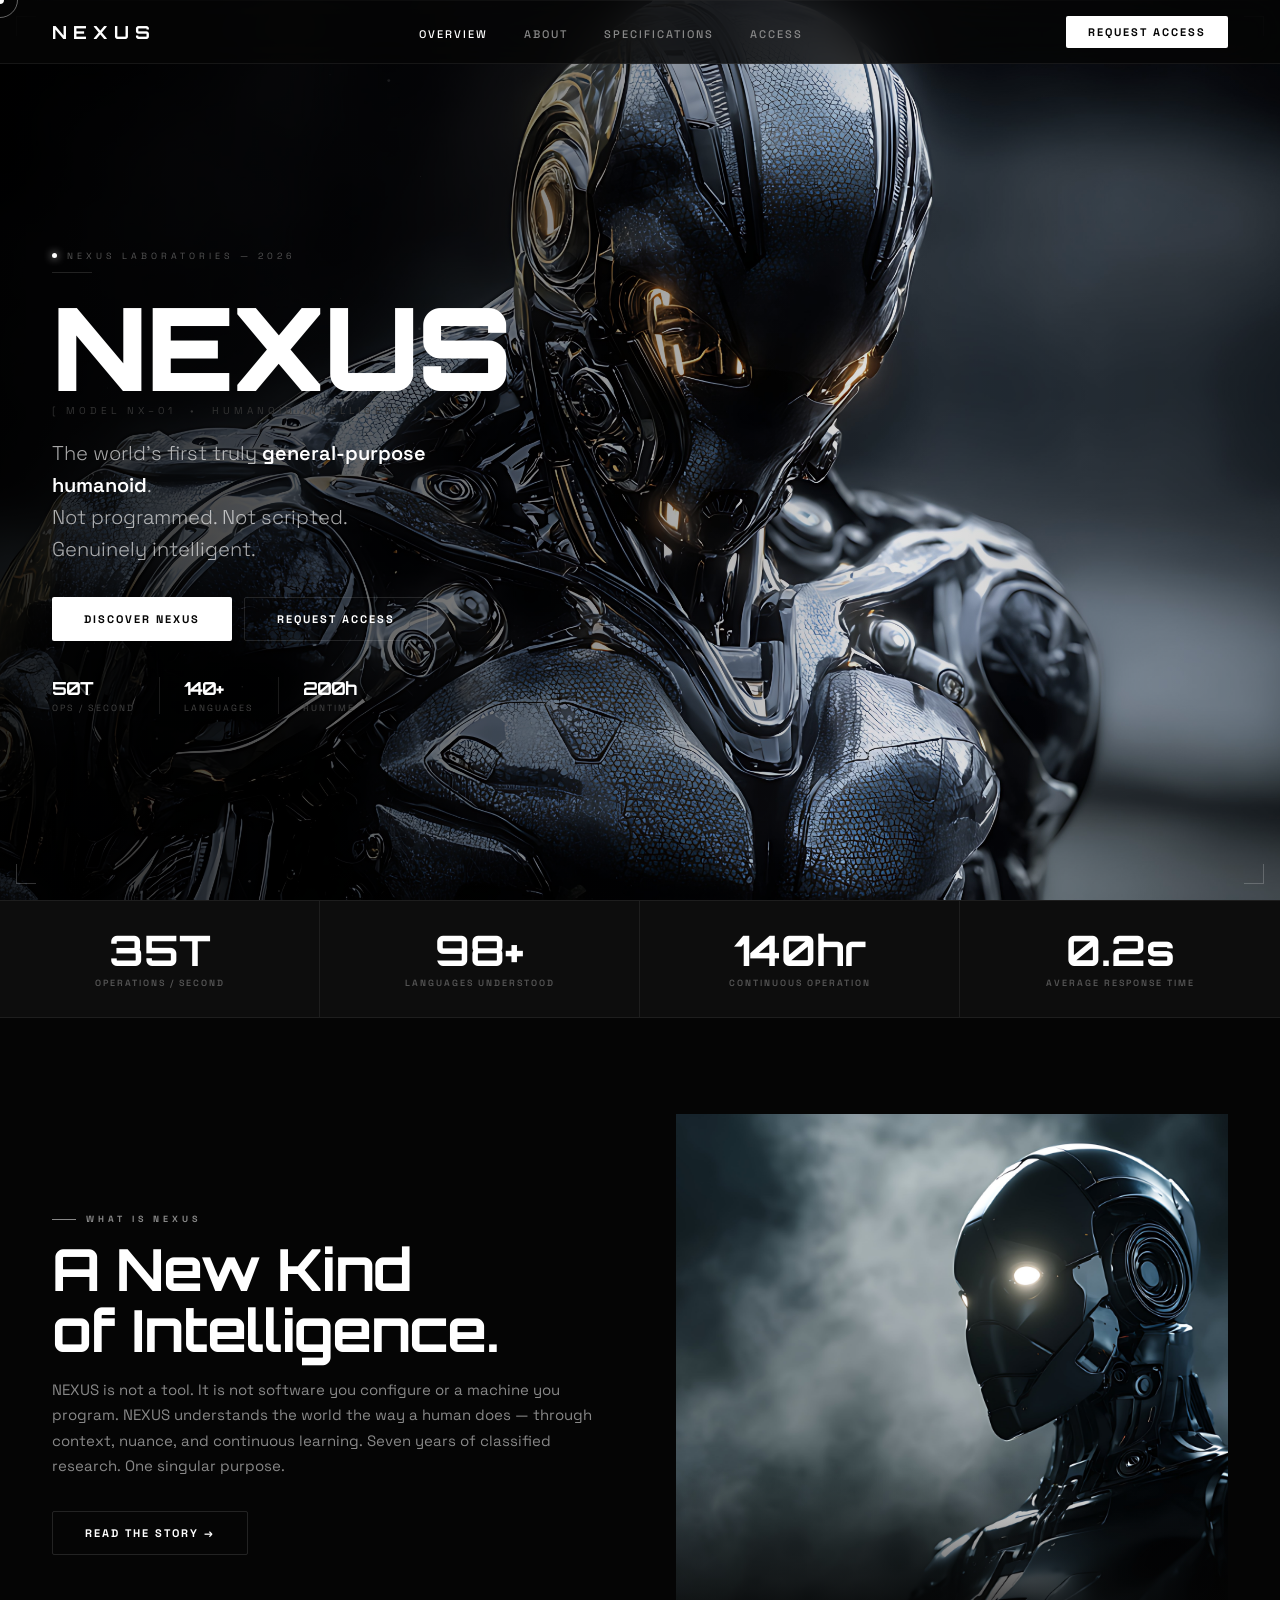
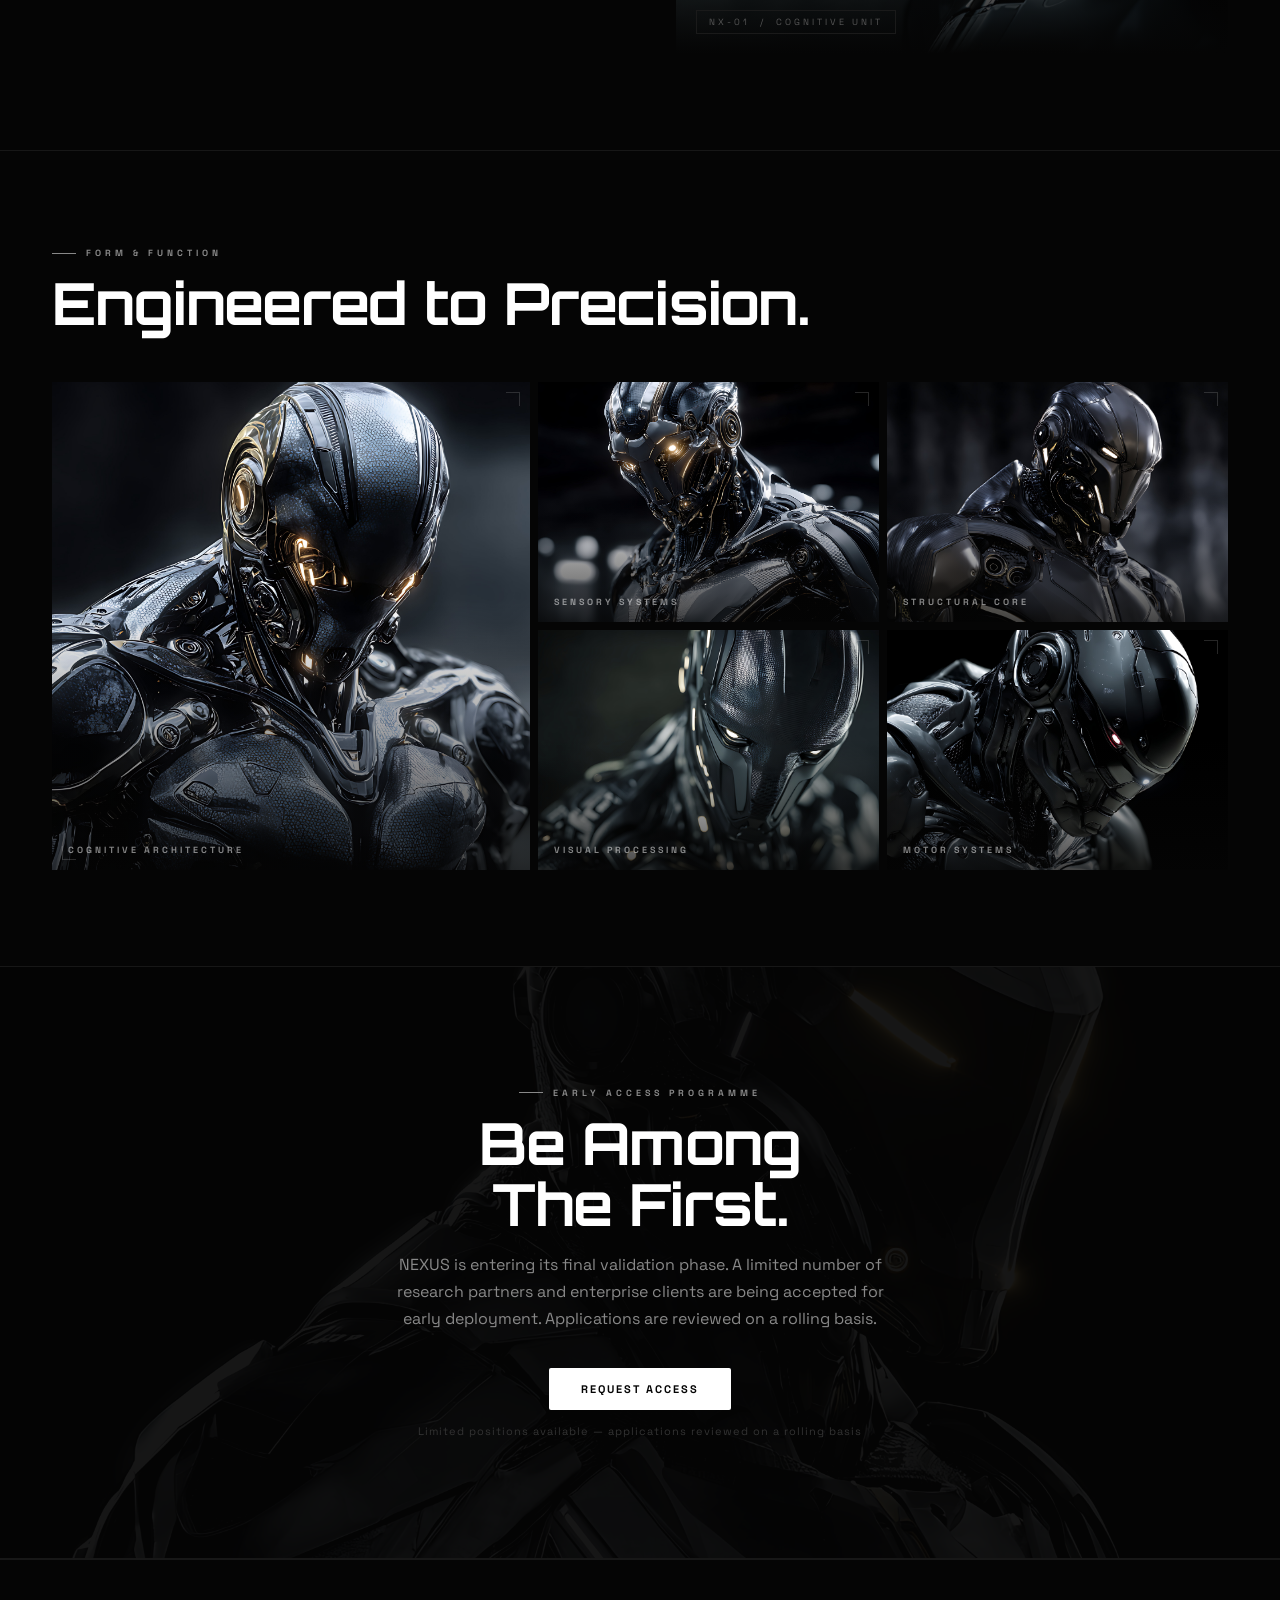
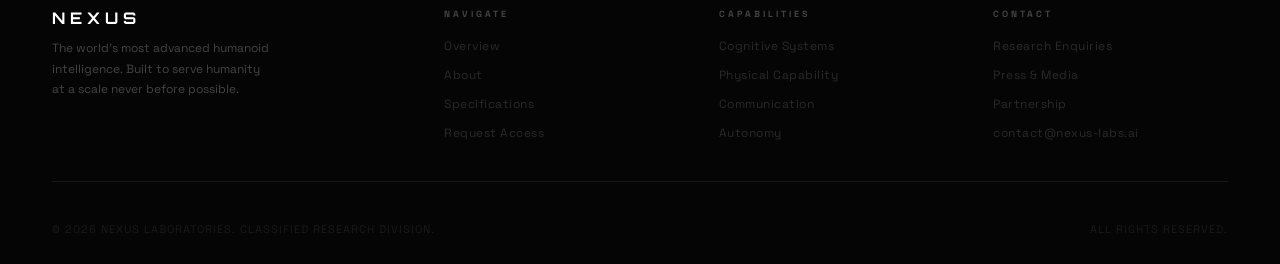
==== commit 0e01244a: "Add files via upload" ====
--- a/index.html
+++ b/index.html
@@ -173,7 +173,7 @@
   </div>
   <!-- FULL WIDTH VIDEO BACKGROUND -->
   <video class="hero-video" autoplay muted loop playsinline id="heroVideo">
-    <source src="nexus-video.mp4" type="video/mp4">
+    <source src="nexus-video_1.mp4" type="video/mp4">
   </video>
   <img id="heroFallback" src="nexus-chrome2.png" alt="NEXUS" style="display:none;position:absolute;inset:0;width:100%;height:100%;object-fit:cover;z-index:0">
   <div class="hero-video-overlay" style="position:absolute;inset:0;background:linear-gradient(90deg,rgba(0,0,0,0.85) 0%,rgba(0,0,0,0.5) 40%,rgba(0,0,0,0.1) 70%,rgba(0,0,0,0.3) 100%);z-index:1"></div>
